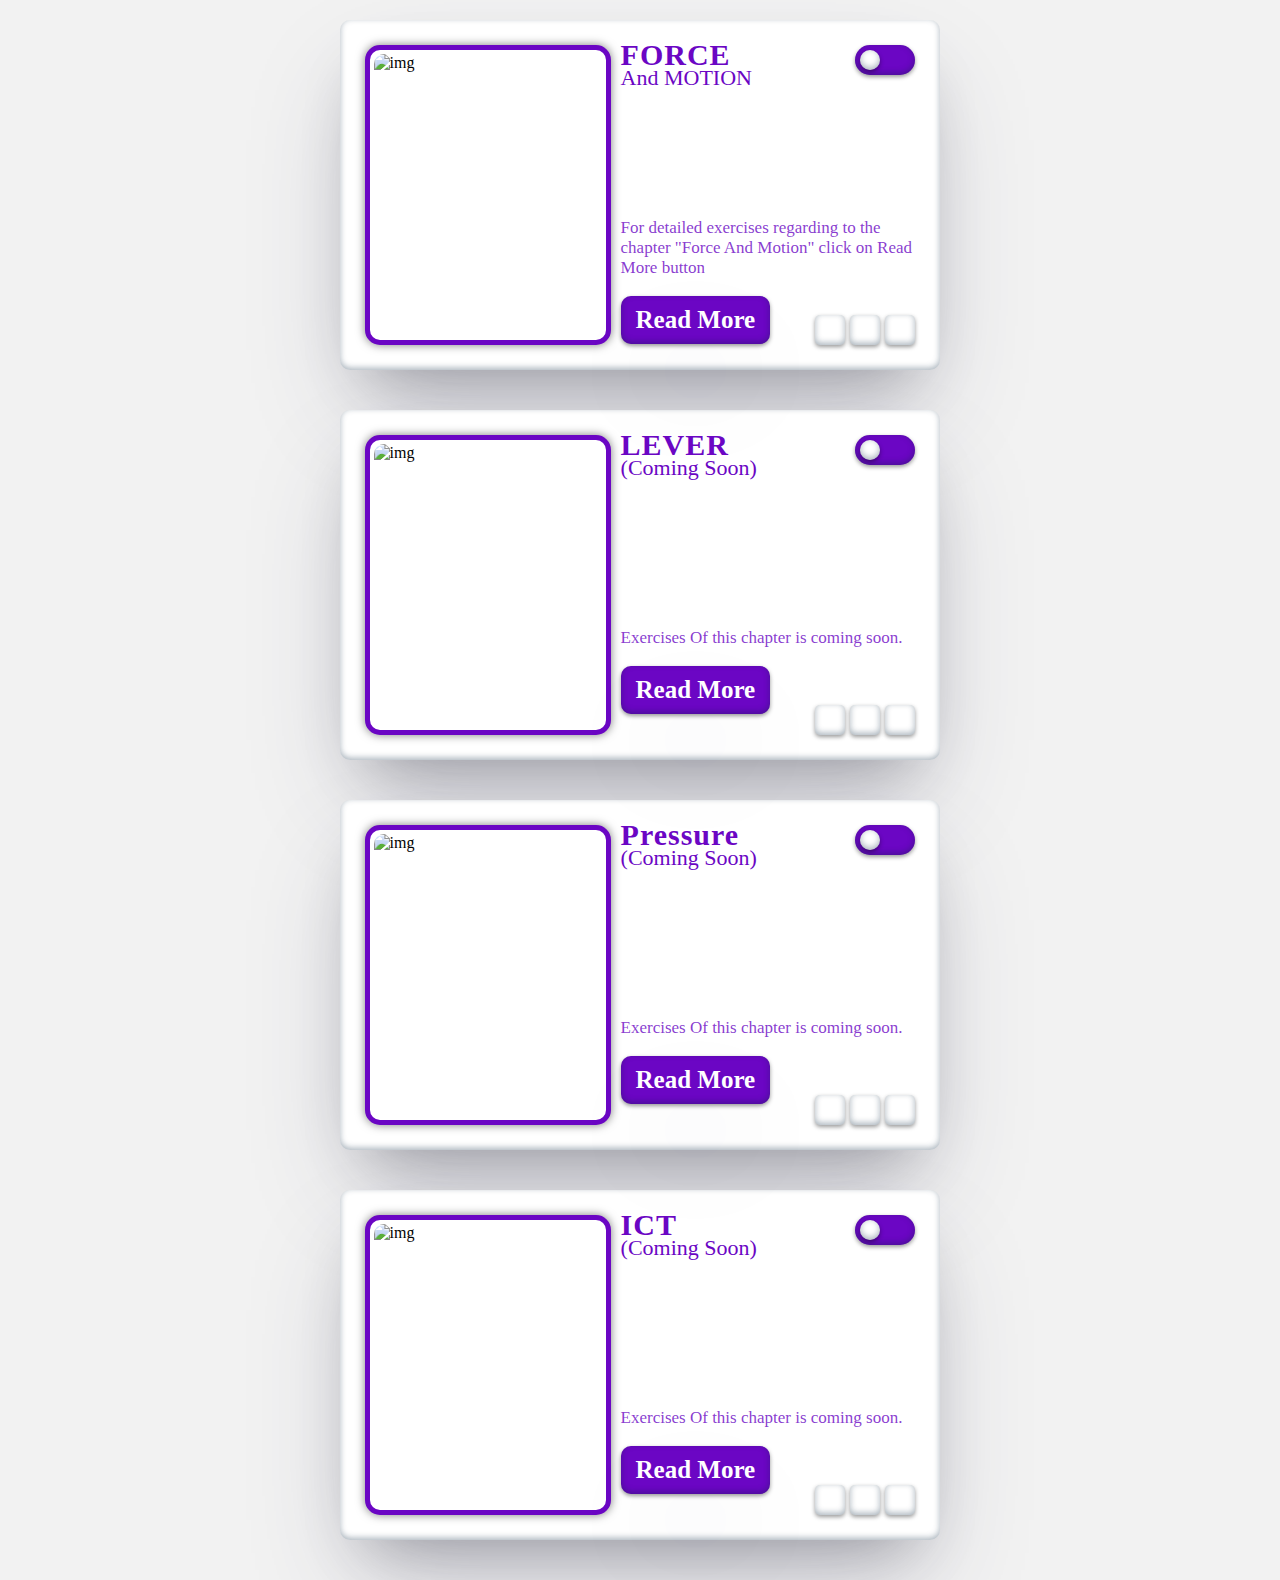
==== index.html @ 2dce48a0 "2081-2-10" ====
<!DOCTYPE html>
<html lang="en">
<head>
    <meta charset="UTF-8">
    <meta http-equiv="X-UA-Compatible" content="IE=edge">
    <meta name="viewport" content="width=device-width, initial-scale=1.0">
    <title>Day Night Toggle Profile Cards</title>
    <link rel="stylesheet" href="/style.css">
    <link rel="stylesheet" href="https://cdnjs.cloudflare.com/ajax/libs/font-awesome/6.1.2/css/all.min.css" integrity="sha512-1sCRPdkRXhBV2PBLUdRb4tMg1w2YPf37qatUFeS7zlBy7jJI8Lf4VHwWfZZfpXtYSLy85pkm9GaYVYMfw5BC1A==" crossorigin="anonymous" referrerpolicy="no-referrer" />
</head>
<body>
    <div class="wrapper">
        <div class="container">
            <input type="checkbox" id="switchBx1">
            <div class="bg"></div>
            <div class="card">
                <div class="content">
                    <label for="switchBx1">
                        <span class="toggle"></span>
                    </label>
                    <div class="imgBx">
                        <img src="/panda logo.jpg" alt="img">
                    </div>
                    <div class="detail">
                        <h2>FORCE<br/><span>And MOTION</span></h2>
                        <div class="buttons">
                            <p> <br><br><br><br><br><br> For detailed exercises regarding to the chapter "Force And Motion" click on Read More button <br></p>
                            <a href="forceandmotion.html" target="_blank">
                            	<button>Read More</button>
                            </a>
                           <!-- <button>Read More</button> -->
                        </div>
                    </div>
                </div>
                <div class="iconBx">
                    <a href="#"><i class="fa-brands fa-square-facebook"></i></a>
                    <a href="#"><i class="fa-brands fa-square-instagram"></i></a>
                    <a href="#"><i class="fa-brands fa-square-twitter"></i></a>
                </div>
            </div>
        </div>

        <div class="container">
            <input type="checkbox" id="switchBx2">
            <div class="bg"></div>
            <div class="card">
                <div class="content">
                    <label for="switchBx2">
                        <span class="toggle"></span>
                    </label>
                    <div class="imgBx">
                        <img src="/panda logo.jpg" alt="img">
                    </div>
                    <div class="detail">
                        <h2>LEVER<br/><span>(coming soon)</span></h2>
                        <div class="buttons">
                            <p> <br><br><br><br><br><br><br>   Exercises Of this chapter is coming soon.<br></p>
                            <button>Read More</button>
                        </div>
                    </div>
                </div>
                <div class="iconBx">
                    <a href="#"><i class="fa-brands fa-square-facebook"></i></a>
                    <a href="#"><i class="fa-brands fa-square-instagram"></i></a>
                    <a href="#"><i class="fa-brands fa-square-twitter"></i></a>
                </div>
            </div>
        </div>

        <div class="container">
            <input type="checkbox" id="switchBx3">
            <div class="bg"></div>
            <div class="card">
                <div class="content">
                    <label for="switchBx3">
                        <span class="toggle"></span>
                    </label>
                    <div class="imgBx">
                        <img src="/panda logo.jpg" alt="img">
                    </div>
                    <div class="detail">
                        <h2>Pressure<br/><span>(Coming Soon)</span></h2>
                        <div class="buttons">
                            <p>  <br><br><br><br><br><br><br>Exercises Of this chapter is coming soon. <br></p>
                            <button>Read More</button>
                        </div>
                    </div>
                </div>
                <div class="iconBx">
                    <a href="#"><i class="fa-brands fa-square-facebook"></i></a>
                    <a href="#"><i class="fa-brands fa-square-instagram"></i></a>
                    <a href="#"><i class="fa-brands fa-square-twitter"></i></a>
                </div>
            </div>
        </div>

        <div class="container">
            <input type="checkbox" id="switchBx4">
            <div class="bg"></div>
            <div class="card">
                <div class="content">
                    <label for="switchBx4">
                        <span class="toggle"></span>
                    </label>
                    <div class="imgBx">
                        <img src="/panda logo.jpg" alt="img">
                    </div>
                    <div class="detail">
                        <h2>ICT<br/><span>(Coming Soon)</span></h2>
                        <div class="buttons">
                            <p> <br><br><br><br><br><br><br>Exercises Of this chapter is coming soon. <br> </p>
                            <button>Read More</button>
                        </div>
                    </div>
                </div>
                <div class="iconBx">
                    <a href="#"><i class="fa-brands fa-square-facebook"></i></a>
                    <a href="#"><i class="fa-brands fa-square-instagram"></i></a>
                    <a href="#"><i class="fa-brands fa-square-twitter"></i></a>
                </div>
            </div>
        </div>
    </div>
</body>
</html>
---- style.css ----
*{
    margin: 0;
    padding: 0;
    box-sizing: border-box;
    font-family: Poppins;
}
body{
    display: flex;
    justify-content: center;
    align-items: center;
    min-height: 100vh;
    background: #f2f2f2;
    overflow-x: hidden;
}
.wrapper {
    display: flex;
    flex-wrap: wrap;
    justify-content: center;
    gap: 20px;
    max-width: 1240px;
    padding: 20px;
}
.container{
    position: relative;
    width: 600px;
    height: 350px;
    background: #fff;
    border-radius: 10px;
    display: flex;
    justify-content: center;
    align-items: center;
    box-shadow: 0 50px 100px -20px rgba(50, 50, 93, .25),
    0 30px 60px -30px rgba(0, 0, 0, .3),
    inset 0 -2px 6px 0 rgba(10, 37, 64, .35);
    margin-bottom: 20px;
}
.container #switchBx1,
.container #switchBx2,
.container #switchBx3,
.container #switchBx4{
    display: none;
}
.container .bg{
    position: absolute;
    width: 100%;
    height: 100%;
    background: rgba(107, 6, 196, 0.8);
    transform: scale(0);
    z-index: -1;
    transition: all 1.5s ease;
    transition-delay: .3s;
    border-radius: 10px;
}
#switchBx1:checked ~ .bg,
#switchBx2:checked ~ .bg,
#switchBx3:checked ~ .bg,
#switchBx4:checked ~ .bg{
    transform: scale(1);
}
.container .card{
    position: relative;
    width: 100%;
    height: 100%;
    padding: 25px;
    border-radius: 10px;
    z-index: 10;
    transition: all .3s ease;
}
#switchBx1:checked ~ .card,
#switchBx2:checked ~ .card,
#switchBx3:checked ~ .card,
#switchBx4:checked ~ .card{
    background: rgba(107, 6, 196, 0.8);
    box-shadow: 0 2px 4px rgba(0, 0, 0, .4),
    0 7px 13px -3px rgba(0, 0, 0, .3),
    inset 0 -5px 0 rgba(0, 0, 0, .3);
}
.container .card .content{
    position: relative;
    width: 100%;
    height: 100%;
    display: flex;
    justify-content: space-between;
    align-items: center;
}
.container .card .content label{
    position: absolute;
    top: 0;
    right: 0;
    width: 60px;
    height: 30px;
    background: #6b06c4;
    border-radius: 50px;
    box-shadow: 0 2px 4px rgba(0, 0, 0, .4),
    0 50px 100px -20px rgba(50, 50, 93, .25),
    0 30px 60px -30px rgba(0, 0, 0, .3),
    inset 0 -2px 6px 0 rgba(10, 37, 64, .35);
    overflow: hidden;
    cursor: pointer;
    z-index: 100;
    transition: all .3s ease;
}
#switchBx1:checked ~ .card .content label,
#switchBx2:checked ~ .card .content label,
#switchBx3:checked ~ .card .content label,
#switchBx4:checked ~ .card .content label{
    background: #fff;
    box-shadow: 0 2px 4px rgba(0, 0, 0, .4),
    0 7px 13px -3px rgba(0, 0, 0, .3),
    inset 0 -2px 0 rgba(0, 0, 0, .3);
}
.container .card .content label .toggle{
    position: absolute;
    top: 50%;
    left: 12px;
    width: 20px;
    height: 20px;
    background: #fff;
    transform: translate(-50%, -50%);
    border-radius: 50%;
    margin-left: 3px;
    box-shadow: 0 2px 4px rgba(0, 0, 0, .4),
    0 50px 100px -20px rgba(50, 50, 93, .25),
    0 30px 60px -30px rgba(0, 0, 0, .3),
    inset 0 -2px 6px 0 rgba(10, 37, 64, .35);
    transition: all .3s ease;
}
#switchBx1:checked ~ .card .content label .toggle,
#switchBx2:checked ~ .card .content label .toggle,
#switchBx3:checked ~ .card .content label .toggle,
#switchBx4:checked ~ .card .content label .toggle{
    left: 42px;
    background: #6b06c4;
    box-shadow: 0 2px 4px rgba(0, 0, 0, .4),
    0 7px 13px -3px rgba(0, 0, 0, .3),
    inset 0 -2px 0 rgba(0, 0, 0, .3);
}
.container .card .content .imgBx{
    position: relative;
    width: 250px;
    height: 100%;
    background: #fff;
    margin-right: 10px;
    overflow: hidden;
    box-shadow: 0 0 10px rgba(0, 0, 0, .5);
    border-radius: 15px;
    display: flex;
    justify-content: center;
    align-items: center;
    cursor: pointer;
    transition: all .3s ease;
    border: 5px solid #6b06c4;
}
#switchBx1:checked ~ .card .content .imgBx,
#switchBx2:checked ~ .card .content .imgBx,
#switchBx3:checked ~ .card .content .imgBx,
#switchBx4:checked ~ .card .content .imgBx{
    border: 5px solid #fff;
    background: #6b06c4;
}
.container .card .content .imgBx img{
    position: absolute;
    width: 97%;
    height: 97%;
    object-fit: cover;
    border-radius: 10px;
}
.container .card .content .detail{
    position: relative;
    width: calc(100% - 250px);
    height: 100%;
}
.container .card .content .detail h2{
    text-transform: capitalize;
    color: #6b06c4;
    font-weight: 600;
    font-size: 30px;
    letter-spacing: 1px;
    line-height: 20px;
    margin-bottom: 10px;
    cursor: pointer;
    transition: all .3s ease;
}
#switchBx1:checked ~ .card .content .detail h2,
#switchBx2:checked ~ .card .content .detail h2,
#switchBx3:checked ~ .card .content .detail h2,
#switchBx4:checked ~ .card .content .detail h2{
    color: #fff;
}
.container .card .content .detail h2 span{
    font-weight: 400;
    font-size: 22px;
    letter-spacing: 0;
    transition: all .3s ease;
}
#switchBx1:checked ~ .card .content .detail h2 span,
#switchBx2:checked ~ .card .content .detail h2 span,
#switchBx3:checked ~ .card .content .detail h2 span,
#switchBx4:checked ~ .card .content .detail h2 span{
    color: #fff;
}
.container .card .content .detail .buttons{
    position: relative;
}
.container .card .content .detail .buttons p{
    color: rgba(107, 6, 196, 0.8);
    font-size: 17px;
    transition: all .3s ease;
}
#switchBx1:checked ~ .card .content .detail .buttons p,
#switchBx2:checked ~ .card .content .detail .buttons p,
#switchBx3:checked ~ .card .content .detail .buttons p,
#switchBx4:checked ~ .card .content .detail .buttons p{
    color: #f2f2f2;
}
.container .card .content .detail .buttons button{
    position: relative;
    padding: 10px 15px;
    outline: none;
    border: none;
    background: #6b06c4;
    color: #fff;
    font-size: 25px;
    font-weight: 600;
    margin-top: 18px;
    border-radius: 10px;
    cursor: pointer;
    transition: all .3s ease;
    box-shadow: 0 2px 4px rgba(0, 0, 0, .4),
    0 50px 100px -20px rgba(50, 50, 93, .25),
    0 30px 60px -30px rgba(0, 0, 0, .3),
    inset 0 -2px 6px 0 rgba(10, 37, 64, .35);
}
#switchBx1:checked ~ .card .content .detail .buttons button,
#switchBx2:checked ~ .card .content .detail .buttons button,
#switchBx3:checked ~ .card .content .detail .buttons button,
#switchBx4:checked ~ .card .content .detail .buttons button{
    background: #fff;
    color: #6b06c4;
    box-shadow: 0 2px 4px rgba(0, 0, 0, .4),
    0 7px 13px -3px rgba(0, 0, 0, .3),
    inset 0 -5px 0 rgba(0, 0, 0, .3);
}
.container .card .content .detail .buttons button:hover{
    transform: scale(0.9);
}
.container .card .content .detail .buttons button:active{
    transform: scale(1);
}
.container .card .iconBx{
    position: absolute;
    bottom: 0;
    right: 0;
    padding: 25px;
    display: flex;
    justify-content: flex-end;
    align-items: flex-end;
}
.container .card .iconBx a{
    position: relative;
    text-decoration: none;
    width: 30px;
    height: 30px;
    color: #6b06c4;
    margin-left: 5px;
    border-radius: 5px;
    text-align: center;
    line-height: 50px;
    font-size: 35px;
    box-shadow: 0 2px 4px rgba(0, 0, 0, .4),
    0 50px 100px -20px rgba(50, 50, 93, .25),
    0 30px 60px -30px rgba(0, 0, 0, .3),
    inset 0 -2px 6px 0 rgba(10, 37, 64, .35);
    display: flex;
    justify-content: center;
    align-items: center;
    transition: all .3s ease;
}
.container .card .iconBx a:hover{
    transform: scale(0.9);
}
.container .card .iconBx a:active{
    transform: scale(1);
}
#switchBx1:checked ~ .card .iconBx a,
#switchBx2:checked ~ .card .iconBx a,
#switchBx3:checked ~ .card .iconBx a,
#switchBx4:checked ~ .card .iconBx a{
    color: #fff;
    box-shadow: 0 2px 4px rgba(0, 0, 0, .4),
    0 7px 13px -3px rgba(0, 0, 0, .3),
    inset 0 -5px 0 rgba(0, 0, 0, .3);
}
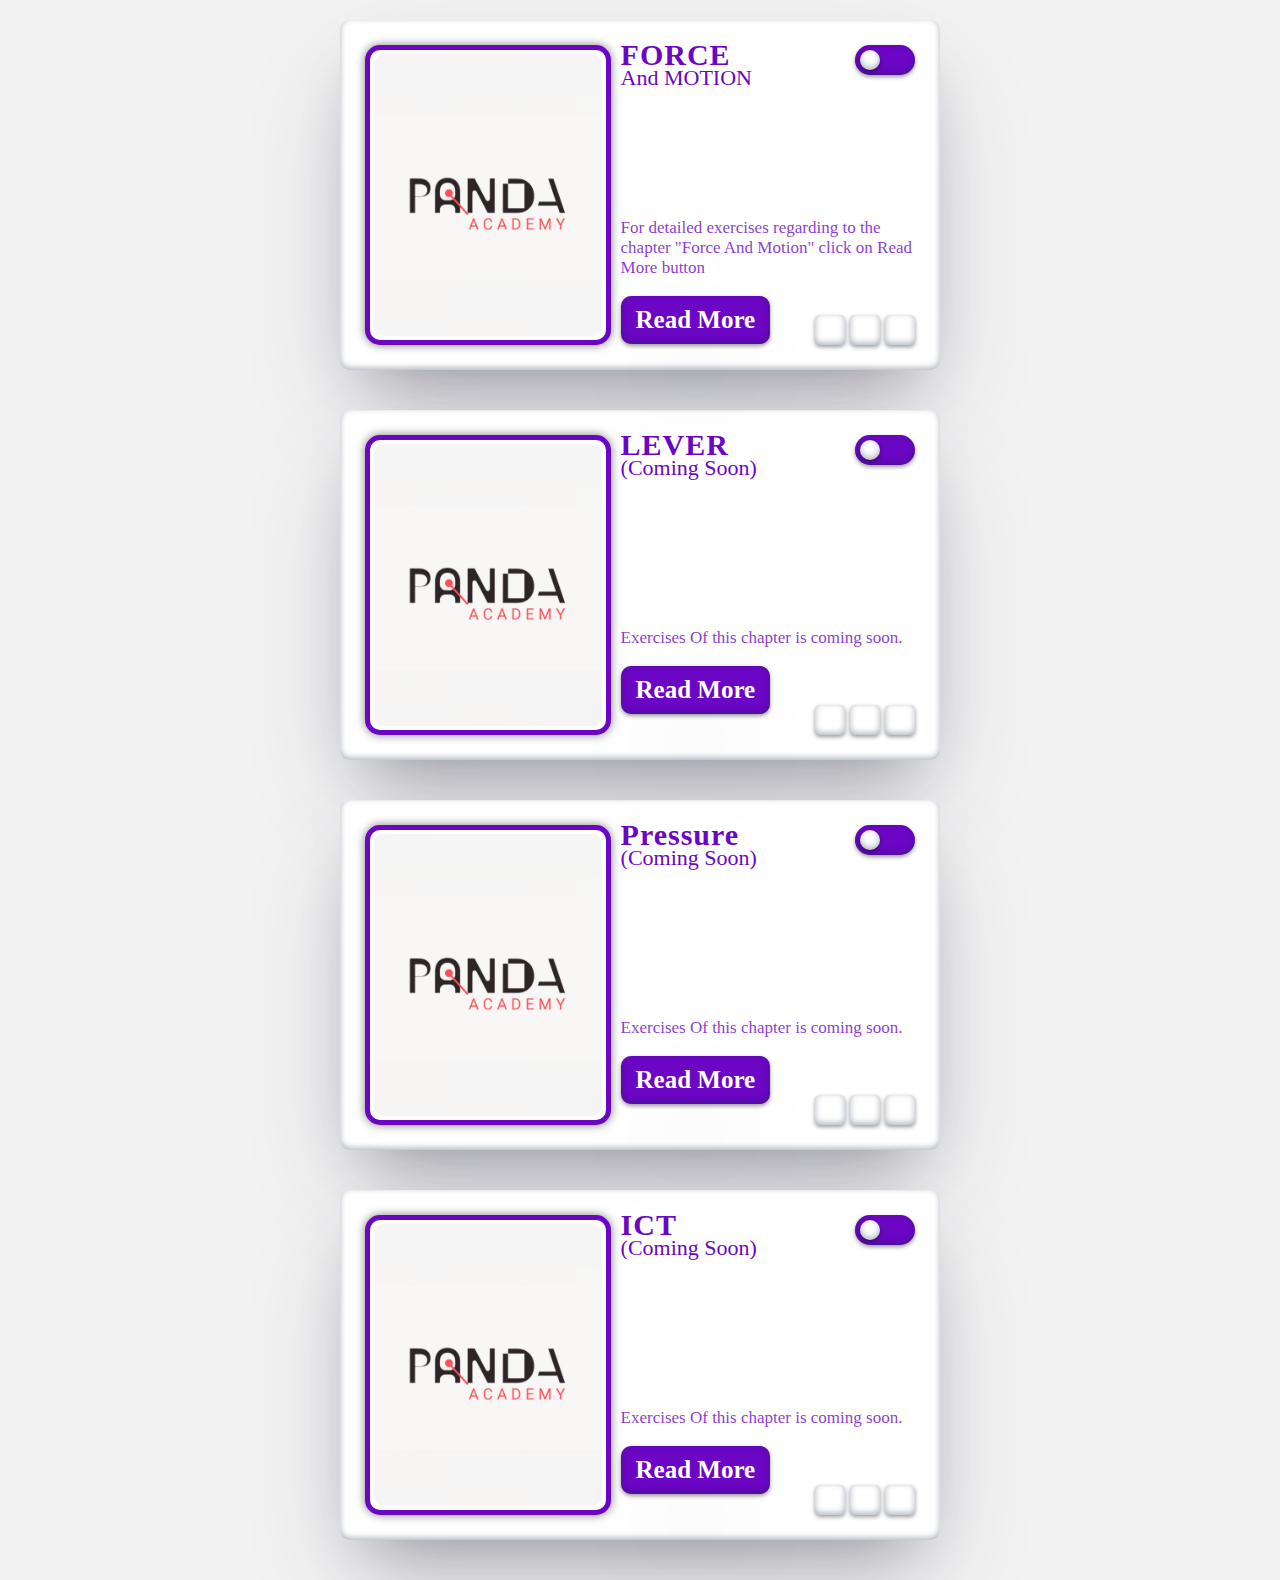
==== commit 0f377fa2: "Update index.html nice page" ====
--- a/index.html
+++ b/index.html
@@ -5,7 +5,7 @@
     <meta http-equiv="X-UA-Compatible" content="IE=edge">
     <meta name="viewport" content="width=device-width, initial-scale=1.0">
     <title>Day Night Toggle Profile Cards</title>
-    <link rel="stylesheet" href="/style.css">
+    <link rel="stylesheet" href="style.css">
     <link rel="stylesheet" href="https://cdnjs.cloudflare.com/ajax/libs/font-awesome/6.1.2/css/all.min.css" integrity="sha512-1sCRPdkRXhBV2PBLUdRb4tMg1w2YPf37qatUFeS7zlBy7jJI8Lf4VHwWfZZfpXtYSLy85pkm9GaYVYMfw5BC1A==" crossorigin="anonymous" referrerpolicy="no-referrer" />
 </head>
 <body>
@@ -19,13 +19,13 @@
                         <span class="toggle"></span>
                     </label>
                     <div class="imgBx">
-                        <img src="/panda logo.jpg" alt="img">
+                        <img src="panda logo.jpg" alt="img">
                     </div>
                     <div class="detail">
                         <h2>FORCE<br/><span>And MOTION</span></h2>
                         <div class="buttons">
                             <p> <br><br><br><br><br><br> For detailed exercises regarding to the chapter "Force And Motion" click on Read More button <br></p>
-                            <a href="forceandmotion.html" target="_blank">
+                            <a href="https://website6290157.nicepage.io/Page-2.html?uid=c69b56d7-e952-4e2f-a5e8-ea12e5f367e6" target="_blank">
                             	<button>Read More</button>
                             </a>
                            <!-- <button>Read More</button> -->
@@ -49,7 +49,7 @@
                         <span class="toggle"></span>
                     </label>
                     <div class="imgBx">
-                        <img src="/panda logo.jpg" alt="img">
+                        <img src="panda logo.jpg" alt="img">
                     </div>
                     <div class="detail">
                         <h2>LEVER<br/><span>(coming soon)</span></h2>
@@ -76,7 +76,7 @@
                         <span class="toggle"></span>
                     </label>
                     <div class="imgBx">
-                        <img src="/panda logo.jpg" alt="img">
+                        <img src="panda logo.jpg" alt="img">
                     </div>
                     <div class="detail">
                         <h2>Pressure<br/><span>(Coming Soon)</span></h2>
@@ -103,7 +103,7 @@
                         <span class="toggle"></span>
                     </label>
                     <div class="imgBx">
-                        <img src="/panda logo.jpg" alt="img">
+                        <img src="panda logo.jpg" alt="img">
                     </div>
                     <div class="detail">
                         <h2>ICT<br/><span>(Coming Soon)</span></h2>
@@ -122,4 +122,4 @@
         </div>
     </div>
 </body>
-</html>+</html>
